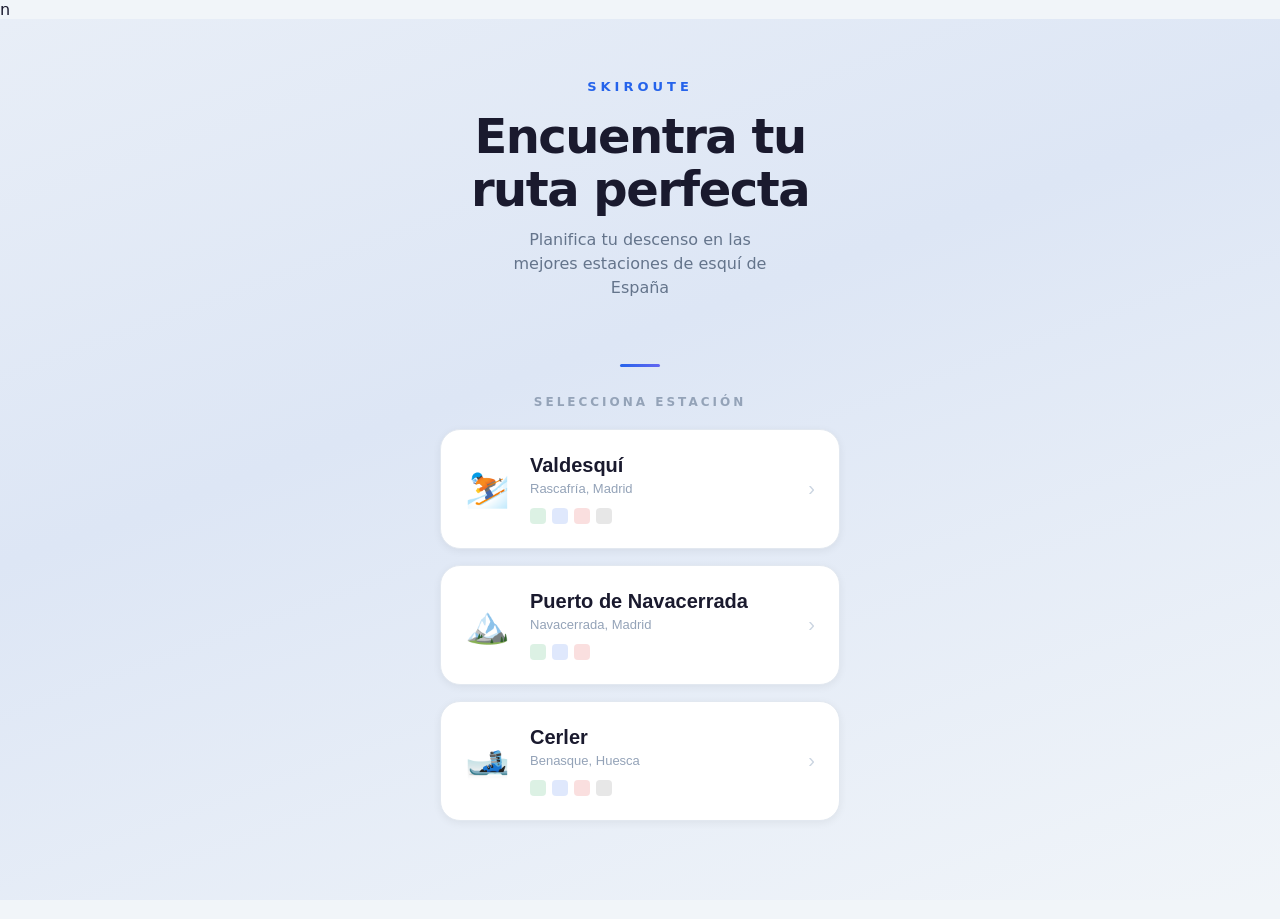
==== frontend/index.html @ f0513561 "Reemplazar alerts por modal de error en el cálculo de ruta" ====
n<!doctype html>
<html lang="es">
  <head>
    <meta charset="utf-8" />
    <meta name="viewport" content="width=device-width, initial-scale=1.0" />
    <title>SkiRoute</title>
    <link rel="stylesheet" href="css/style.css" />
  </head>

  <body>
    <div class="landing">
      <div class="landing-hero">
        <div class="landing-logo">SkiRoute</div>
        <h1 class="landing-title">Encuentra tu<br />ruta perfecta</h1>
        <p class="landing-subtitle">
          Planifica tu descenso en las mejores estaciones de esquí de España
        </p>
      </div>

      <div class="landing-divider"></div>

      <p class="landing-section-title">Selecciona estación</p>

      <div class="estaciones">
        <button class="card-estacion" onclick="seleccionar('valdesqui')">
          <div class="card-icono">⛷️</div>
          <div class="card-info">
            <div class="card-nombre">Valdesquí</div>
            <div class="card-meta">Rascafría, Madrid</div>
            <div class="card-dificultades">
              <span class="badge badge-verde"></span>
              <span class="badge badge-azul"></span>
              <span class="badge badge-roja"></span>
              <span class="badge badge-negra"></span>
            </div>
          </div>
          <div class="card-arrow">›</div>
        </button>

        <button class="card-estacion" onclick="seleccionar('navacerrada')">
          <div class="card-icono">🏔️</div>
          <div class="card-info">
            <div class="card-nombre">Puerto de Navacerrada</div>
            <div class="card-meta">Navacerrada, Madrid</div>
            <div class="card-dificultades">
              <span class="badge badge-verde"></span>
              <span class="badge badge-azul"></span>
              <span class="badge badge-roja"></span>
            </div>
          </div>
          <div class="card-arrow">›</div>
        </button>

        <button class="card-estacion" onclick="seleccionar('cerler')">
          <div class="card-icono">🎿</div>
          <div class="card-info">
            <div class="card-nombre">Cerler</div>
            <div class="card-meta">Benasque, Huesca</div>
            <div class="card-dificultades">
              <span class="badge badge-verde"></span>
              <span class="badge badge-azul"></span>
              <span class="badge badge-roja"></span>
              <span class="badge badge-negra"></span>
            </div>
          </div>
          <div class="card-arrow">›</div>
        </button>
      </div>
    </div>

    <script src="js/selector_estacion.js"></script>
  </body>
</html>
---- frontend/css/style.css ----
/* ===========================
   RESET & BASE
   =========================== */
*, *::before, *::after {
  box-sizing: border-box;
  margin: 0;
  padding: 0;
}

html, body {
  height: 100%;
  font-family: -apple-system, BlinkMacSystemFont, 'Segoe UI', system-ui, sans-serif;
  background: #f1f5f9;
  color: #1a1a2e;
  overflow: hidden;
}

/* ===========================
   LANDING PAGE
   =========================== */
.landing {
  height: 100vh;
  display: flex;
  flex-direction: column;
  background: linear-gradient(160deg, #e8eef7 0%, #dde6f5 40%, #f1f5f9 100%);
  overflow-y: auto;
  overflow-x: hidden;
}

.landing-hero {
  display: flex;
  flex-direction: column;
  align-items: center;
  justify-content: center;
  padding: 60px 24px 32px;
  text-align: center;
}

.landing-logo {
  font-size: 13px;
  font-weight: 700;
  letter-spacing: 4px;
  text-transform: uppercase;
  color: #2563eb;
  margin-bottom: 16px;
}

.landing-title {
  font-size: 48px;
  font-weight: 800;
  letter-spacing: -1.5px;
  line-height: 1.1;
  color: #1a1a2e;
  margin-bottom: 12px;
}

.landing-subtitle {
  font-size: 16px;
  color: #64748b;
  max-width: 280px;
  line-height: 1.5;
}

.landing-divider {
  width: 40px;
  height: 3px;
  background: linear-gradient(90deg, #2563eb, #6366f1);
  border-radius: 2px;
  margin: 32px auto 28px;
}

.landing-section-title {
  font-size: 12px;
  font-weight: 700;
  letter-spacing: 3px;
  text-transform: uppercase;
  color: #94a3b8;
  text-align: center;
  margin-bottom: 20px;
}

/* Station cards */
.estaciones {
  display: flex;
  flex-direction: column;
  gap: 16px;
  padding: 0 20px 48px;
  max-width: 440px;
  width: 100%;
  margin: 0 auto;
}

.card-estacion {
  background: #ffffff;
  border: 1px solid #e2e8f0;
  border-radius: 20px;
  padding: 24px;
  cursor: pointer;
  transition: all 0.2s ease;
  text-align: left;
  display: flex;
  align-items: center;
  gap: 20px;
  width: 100%;
  box-shadow: 0 2px 8px rgba(0,0,0,0.06);
}

.card-estacion:hover,
.card-estacion:focus {
  background: #f8faff;
  border-color: #93c5fd;
  transform: translateY(-2px);
  box-shadow: 0 8px 24px rgba(37, 99, 235, 0.1);
  outline: none;
}

.card-estacion:active {
  transform: translateY(0);
}

.card-icono {
  font-size: 36px;
  line-height: 1;
  flex-shrink: 0;
}

.card-info {
  flex: 1;
}

.card-nombre {
  font-size: 20px;
  font-weight: 700;
  color: #1a1a2e;
  margin-bottom: 4px;
}

.card-meta {
  font-size: 13px;
  color: #94a3b8;
  margin-bottom: 12px;
}

.card-dificultades {
  display: flex;
  gap: 6px;
}

.badge {
  width: 16px;
  height: 16px;
  border-radius: 4px;
  display: inline-block;
}

.badge-verde  { background: #16a34a; }
.badge-azul   { background: #2563eb; }
.badge-roja   { background: #dc2626; }
.badge-negra  { background: #111111; }

.card-arrow {
  font-size: 20px;
  color: #cbd5e1;
  flex-shrink: 0;
}

/* ===========================
   MAP PAGE
   =========================== */
#map {
  position: absolute;
  inset: 0;
  width: 100%;
  height: 100%;
  z-index: 0;
}

/* Top bar */
.top-bar {
  position: absolute;
  top: 16px;
  left: 16px;
  right: 16px;
  display: flex;
  align-items: center;
  gap: 12px;
  z-index: 1000;
  pointer-events: none;
}

.btn-back {
  background: rgba(255, 255, 255, 0.9);
  backdrop-filter: blur(12px);
  -webkit-backdrop-filter: blur(12px);
  border: 1px solid #e2e8f0;
  border-radius: 50%;
  width: 40px;
  height: 40px;
  display: flex;
  align-items: center;
  justify-content: center;
  cursor: pointer;
  color: #1a1a2e;
  font-size: 18px;
  pointer-events: all;
  transition: background 0.2s;
  flex-shrink: 0;
  box-shadow: 0 2px 8px rgba(0,0,0,0.1);
}

.btn-back:hover {
  background: #f0f6ff;
}

.top-bar-card {
  background: rgba(255, 255, 255, 0.9);
  backdrop-filter: blur(12px);
  -webkit-backdrop-filter: blur(12px);
  border: 1px solid #e2e8f0;
  border-radius: 12px;
  padding: 8px 16px;
  pointer-events: all;
  box-shadow: 0 2px 8px rgba(0,0,0,0.1);
}

.top-bar-card .estacion-nombre {
  font-size: 15px;
  font-weight: 700;
  color: #1a1a2e;
}

/* Bottom panel */
.bottom-panel {
  position: absolute;
  bottom: 0;
  left: 0;
  right: 0;
  background: rgba(255, 255, 255, 0.95);
  backdrop-filter: blur(20px);
  -webkit-backdrop-filter: blur(20px);
  border-top: 1px solid #e2e8f0;
  border-radius: 24px 24px 0 0;
  padding: 12px 20px 32px;
  z-index: 1000;
  box-shadow: 0 -4px 24px rgba(0,0,0,0.08);
}

.panel-handle {
  width: 36px;
  height: 4px;
  background: #e2e8f0;
  border-radius: 2px;
  margin: 0 auto 20px;
}

.panel-actions {
  display: flex;
  flex-direction: column;
  gap: 10px;
  margin-bottom: 20px;
}

/* ── Fila origen / destino ── */
.punto-row {
  position: relative;
  display: flex;
  align-items: center;
  gap: 10px;
  background: #f8faff;
  border: 1.5px solid #e2e8f0;
  border-radius: 14px;
  padding: 10px 12px;
  transition: border-color 0.2s, box-shadow 0.2s;
}

.punto-row.activo {
  border-color: #2563eb;
  box-shadow: 0 0 0 3px rgba(37, 99, 235, 0.1);
}

.punto-dot {
  font-size: 14px;
  flex-shrink: 0;
  line-height: 1;
}

.dot-origen { color: #22c55e; }
.dot-destino { color: #ef4444; }

.punto-input {
  flex: 1;
  border: none;
  background: transparent;
  font-size: 14px;
  font-weight: 500;
  color: #1a1a2e;
  outline: none;
}

.punto-input::placeholder {
  color: #94a3b8;
  font-weight: 400;
}

.btn-clear {
  background: none;
  border: none;
  color: #94a3b8;
  font-size: 18px;
  line-height: 1;
  cursor: pointer;
  padding: 0 2px;
  flex-shrink: 0;
  transition: color 0.15s;
}

.btn-clear:hover { color: #475569; }

/* ── Dropdown autocomplete ── */
.autocomplete-dropdown {
  display: none;
  position: absolute;
  bottom: calc(100% + 6px);
  left: 0;
  right: 0;
  background: #ffffff;
  border: 1px solid #e2e8f0;
  border-radius: 14px;
  box-shadow: 0 -4px 24px rgba(0, 0, 0, 0.1);
  overflow: hidden;
  z-index: 2000;
}

.drop-item {
  display: flex;
  align-items: center;
  gap: 10px;
  padding: 10px 14px;
  cursor: pointer;
  transition: background 0.15s;
}

.drop-item:hover { background: #f1f5f9; }

.drop-icono {
  font-size: 13px;
  color: #94a3b8;
  flex-shrink: 0;
}

.drop-nombre {
  flex: 1;
  font-size: 14px;
  font-weight: 500;
  color: #1a1a2e;
}

.drop-badge {
  font-size: 11px;
  font-weight: 600;
  padding: 2px 8px;
  border-radius: 20px;
  flex-shrink: 0;
}

.badge-verde   { background: rgba(22, 163, 74,  0.15); color: #16a34a; }
.badge-azul    { background: rgba(37, 99,  235, 0.15); color: #2563eb; }
.badge-roja    { background: rgba(220, 38, 38,  0.15); color: #dc2626; }
.badge-negra   { background: rgba(17,  17, 17,  0.1);  color: #374151; }
.badge-remonte { background: rgba(156,163,175,  0.2);  color: #6b7280; }

/* ── Selector de dificultad máxima ── */
.dificultad-selector {
  margin-bottom: 14px;
}

.dificultad-label {
  display: block;
  font-size: 11px;
  font-weight: 700;
  letter-spacing: 0.05em;
  text-transform: uppercase;
  color: #94a3b8;
  margin-bottom: 8px;
}

.dificultad-botones {
  display: flex;
  gap: 6px;
}

.btn-dif {
  flex: 1;
  padding: 7px 4px;
  border-radius: 10px;
  border: 1.5px solid #e2e8f0;
  background: #f8faff;
  font-size: 12px;
  font-weight: 600;
  color: #64748b;
  cursor: pointer;
  transition: all 0.15s;
}

.btn-dif.activo {
  border-color: #2563eb;
  background: #eff6ff;
  color: #2563eb;
}

.btn-dif-verde.activo { border-color: #16a34a; background: rgba(22,163,74,0.1);  color: #16a34a; }
.btn-dif-azul.activo  { border-color: #2563eb; background: rgba(37,99,235,0.1);  color: #2563eb; }
.btn-dif-roja.activo  { border-color: #dc2626; background: rgba(220,38,38,0.1);  color: #dc2626; }
.btn-dif-negra.activo { border-color: #374151; background: rgba(17,17,17,0.08);  color: #374151; }

/* ── Botón calcular ruta ── */
.btn-calcular {
  display: none;
  width: 100%;
  padding: 15px;
  margin-bottom: 16px;
  background: #2563eb;
  color: #ffffff;
  border: none;
  border-radius: 14px;
  font-size: 15px;
  font-weight: 700;
  cursor: pointer;
  transition: background 0.2s, transform 0.1s;
}

.btn-calcular:hover     { background: #1d4ed8; }
.btn-calcular:active    { transform: scale(0.98); }
.btn-calcular:disabled  { background: #93c5fd; cursor: not-allowed; transform: none; }

/* ── Itinerario de ruta ── */
.itinerario {
  background: #fffbeb;
  border: 1px solid #fcd34d;
  border-radius: 14px;
  padding: 12px 14px;
  margin-bottom: 14px;
  max-height: 180px;
  overflow-y: auto;
}

.itinerario-header {
  display: flex;
  justify-content: space-between;
  align-items: center;
  margin-bottom: 10px;
}

.itinerario-titulo {
  font-size: 13px;
  font-weight: 700;
  color: #92400e;
}

.itinerario-distancia {
  font-size: 12px;
  font-weight: 600;
  color: #b45309;
}

.itinerario-lista {
  display: flex;
  flex-direction: column;
  gap: 6px;
}

.itinerario-paso {
  display: flex;
  align-items: center;
  gap: 8px;
  font-size: 13px;
}

.paso-num {
  width: 20px;
  height: 20px;
  border-radius: 50%;
  background: #f59e0b;
  color: #fff;
  font-size: 11px;
  font-weight: 700;
  display: flex;
  align-items: center;
  justify-content: center;
  flex-shrink: 0;
}

.paso-icono {
  font-size: 11px;
  font-weight: 700;
  flex-shrink: 0;
}

.icono-sube { color: #2563eb; }
.icono-baja { color: #16a34a; }

.paso-nombre {
  flex: 1;
  font-weight: 500;
  color: #1a1a2e;
}

/* Legend */
.leyenda {
  display: flex;
  gap: 16px;
  flex-wrap: wrap;
}

.leyenda-item {
  display: flex;
  align-items: center;
  gap: 6px;
  font-size: 12px;
  color: #64748b;
}

.leyenda-linea {
  width: 24px;
  height: 4px;
  border-radius: 2px;
}

.leyenda-remonte {
  width: 24px;
  height: 3px;
  border-radius: 2px;
  background: #9ca3af;
}

/* ── Marcadores A / B en el mapa ── */
.marcador-seleccion {
  width: 26px;
  height: 26px;
  border-radius: 50%;
  display: flex;
  align-items: center;
  justify-content: center;
  font-size: 12px;
  font-weight: 800;
  color: #ffffff;
  box-shadow: 0 2px 6px rgba(0,0,0,0.3);
  border: 2px solid #ffffff;
}

.marcador-origen  { background: #2563eb; }
.marcador-destino { background: #7c3aed; }

/* ── Aviso cierre remontes ── */
.aviso-overlay {
  position: fixed;
  inset: 0;
  background: rgba(0, 0, 0, 0.45);
  z-index: 3000;
  display: flex;
  align-items: center;
  justify-content: center;
  padding: 24px;
}

.aviso-modal {
  background: #ffffff;
  border-radius: 20px;
  padding: 32px 28px 24px;
  max-width: 320px;
  width: 100%;
  text-align: center;
  box-shadow: 0 8px 40px rgba(0, 0, 0, 0.2);
}

.aviso-icono {
  font-size: 40px;
  margin-bottom: 16px;
}

.aviso-texto {
  font-size: 15px;
  font-weight: 500;
  color: #1a1a2e;
  line-height: 1.6;
  margin-bottom: 24px;
}

.aviso-btn {
  width: 100%;
  padding: 13px;
  background: #f59e0b;
  color: #ffffff;
  border: none;
  border-radius: 12px;
  font-size: 15px;
  font-weight: 700;
  cursor: pointer;
  transition: background 0.2s;
}

.aviso-btn:hover { background: #d97706; }

.aviso-btn-error             { background: #dc2626; }
.aviso-btn-error:hover       { background: #b91c1c; }

/* ===========================
   LEAFLET OVERRIDES
   =========================== */
.leaflet-control-attribution {
  background: rgba(255,255,255,0.8) !important;
  color: #94a3b8 !important;
  font-size: 10px !important;
}

.leaflet-control-attribution a {
  color: #2563eb !important;
}

.leaflet-control-zoom a {
  background: rgba(255,255,255,0.9) !important;
  color: #1a1a2e !important;
  border-color: #e2e8f0 !important;
}

.leaflet-control-zoom a:hover {
  background: #f0f6ff !important;
}
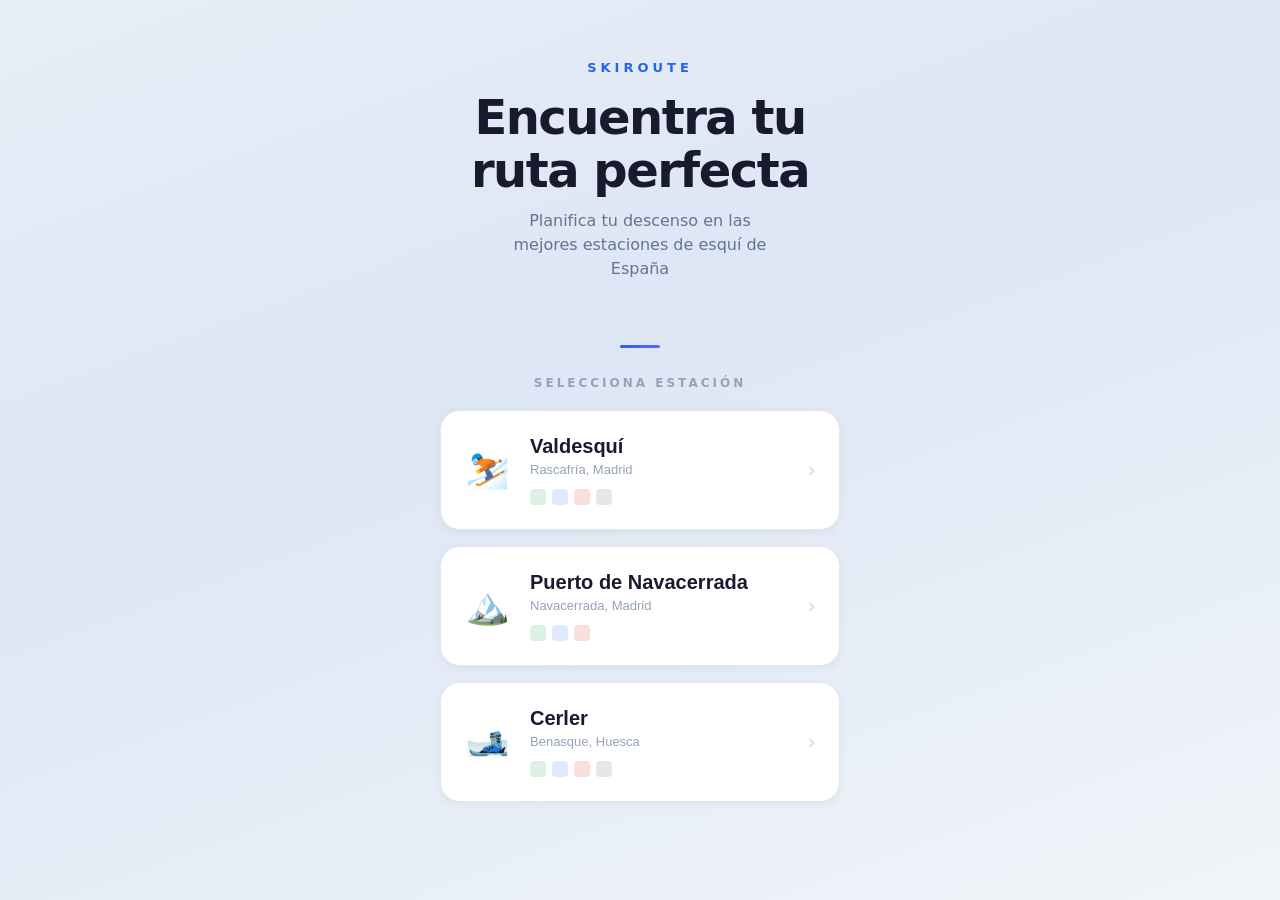
==== commit 36344627: "Actualización datos Cerler" ====
--- a/frontend/index.html
+++ b/frontend/index.html
@@ -1,4 +1,4 @@
-n<!doctype html>
+<!doctype html>
 <html lang="es">
   <head>
     <meta charset="utf-8" />
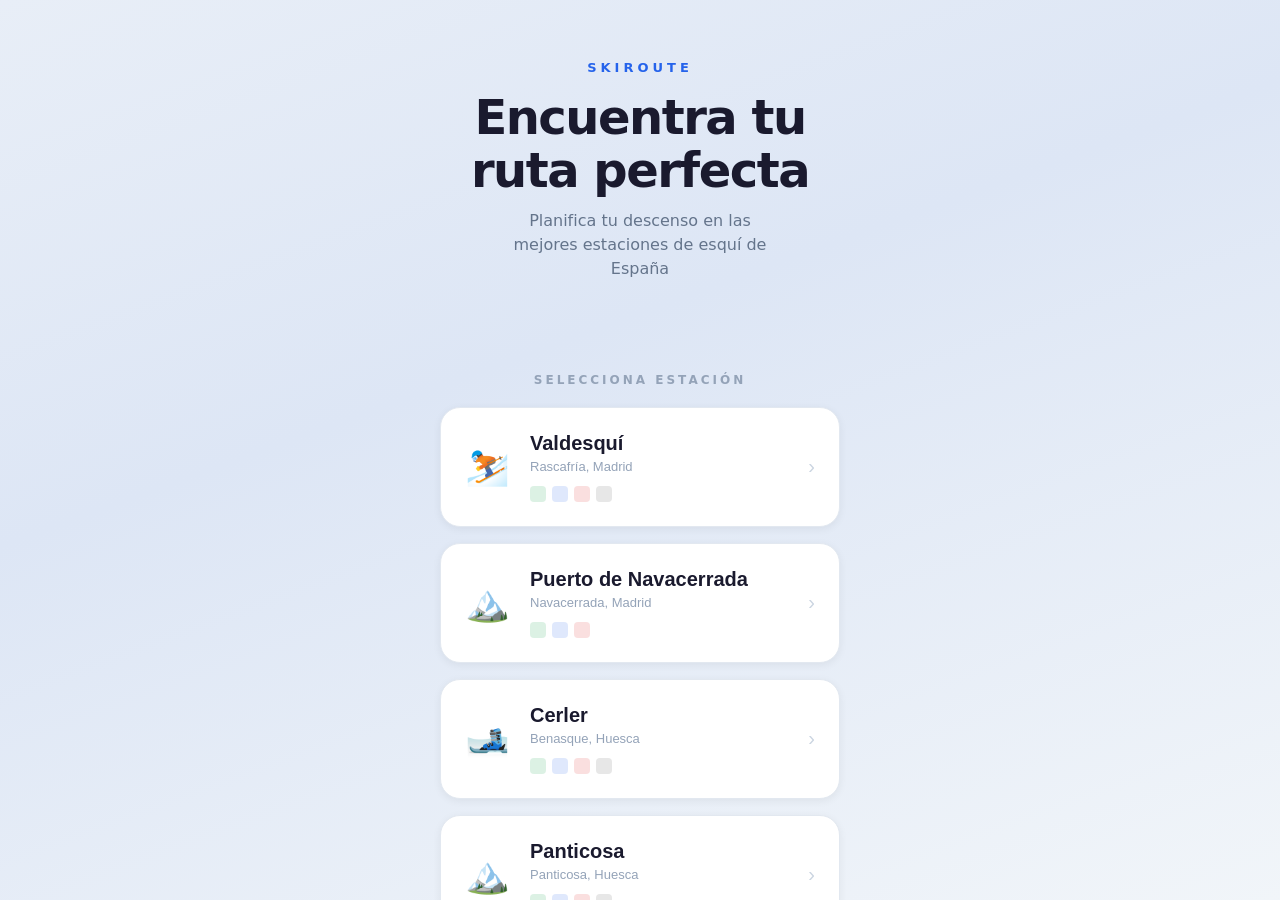
==== commit 400477b4: "feat: añadir estación Panticosa" ====
--- a/frontend/index.html
+++ b/frontend/index.html
@@ -65,6 +65,21 @@
           </div>
           <div class="card-arrow">›</div>
         </button>
+
+        <button class="card-estacion" onclick="seleccionar('panticosa')">
+          <div class="card-icono">🏔️</div>
+          <div class="card-info">
+            <div class="card-nombre">Panticosa</div>
+            <div class="card-meta">Panticosa, Huesca</div>
+            <div class="card-dificultades">
+              <span class="badge badge-verde"></span>
+              <span class="badge badge-azul"></span>
+              <span class="badge badge-roja"></span>
+              <span class="badge badge-negra"></span>
+            </div>
+          </div>
+          <div class="card-arrow">›</div>
+        </button>
       </div>
     </div>
 
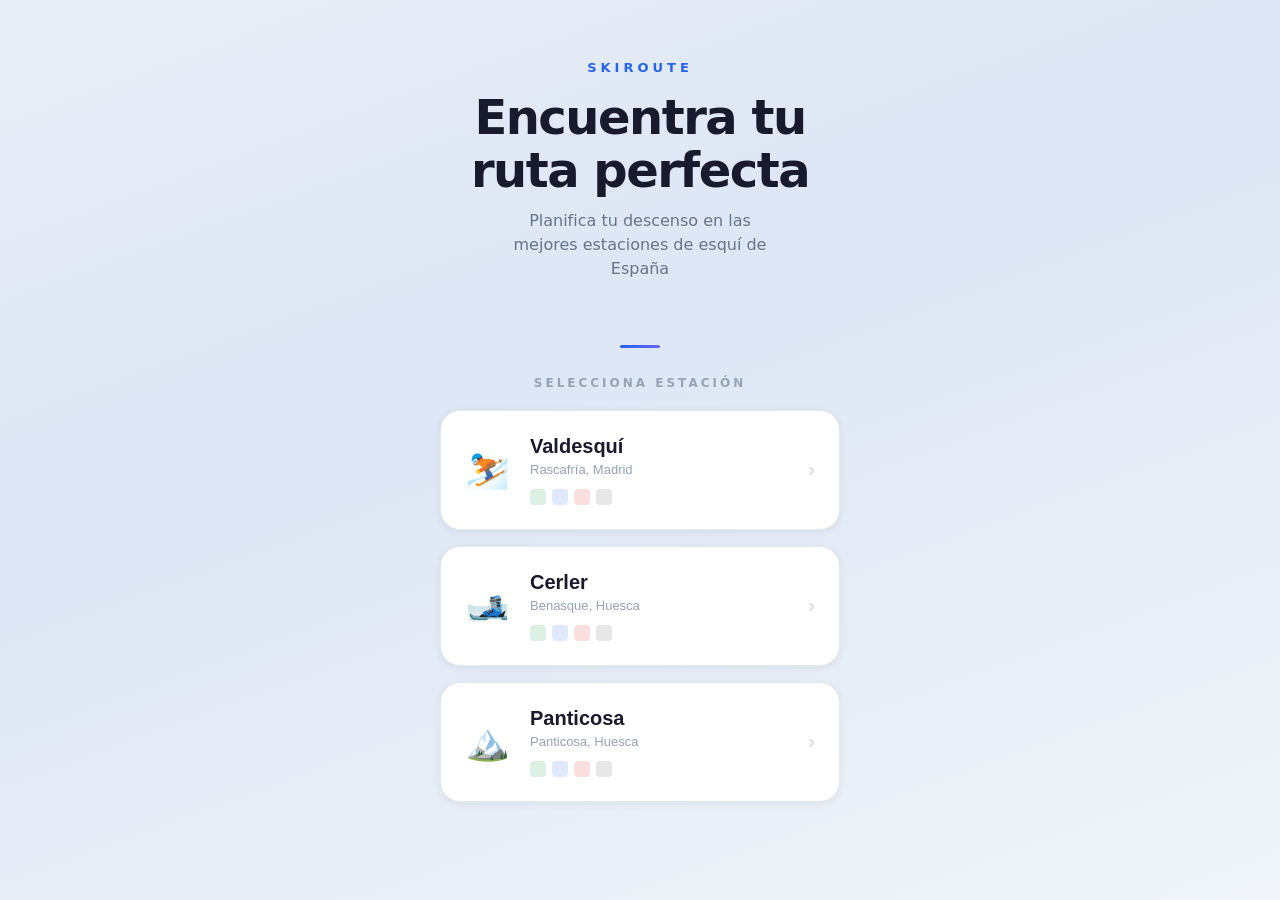
==== commit 2769b933: "feat: eliminar estación Puerto de Navacerrada" ====
--- a/frontend/index.html
+++ b/frontend/index.html
@@ -37,21 +37,7 @@
           <div class="card-arrow">›</div>
         </button>
 
-        <button class="card-estacion" onclick="seleccionar('navacerrada')">
-          <div class="card-icono">🏔️</div>
-          <div class="card-info">
-            <div class="card-nombre">Puerto de Navacerrada</div>
-            <div class="card-meta">Navacerrada, Madrid</div>
-            <div class="card-dificultades">
-              <span class="badge badge-verde"></span>
-              <span class="badge badge-azul"></span>
-              <span class="badge badge-roja"></span>
-            </div>
-          </div>
-          <div class="card-arrow">›</div>
-        </button>
-
-        <button class="card-estacion" onclick="seleccionar('cerler')">
+<button class="card-estacion" onclick="seleccionar('cerler')">
           <div class="card-icono">🎿</div>
           <div class="card-info">
             <div class="card-nombre">Cerler</div>
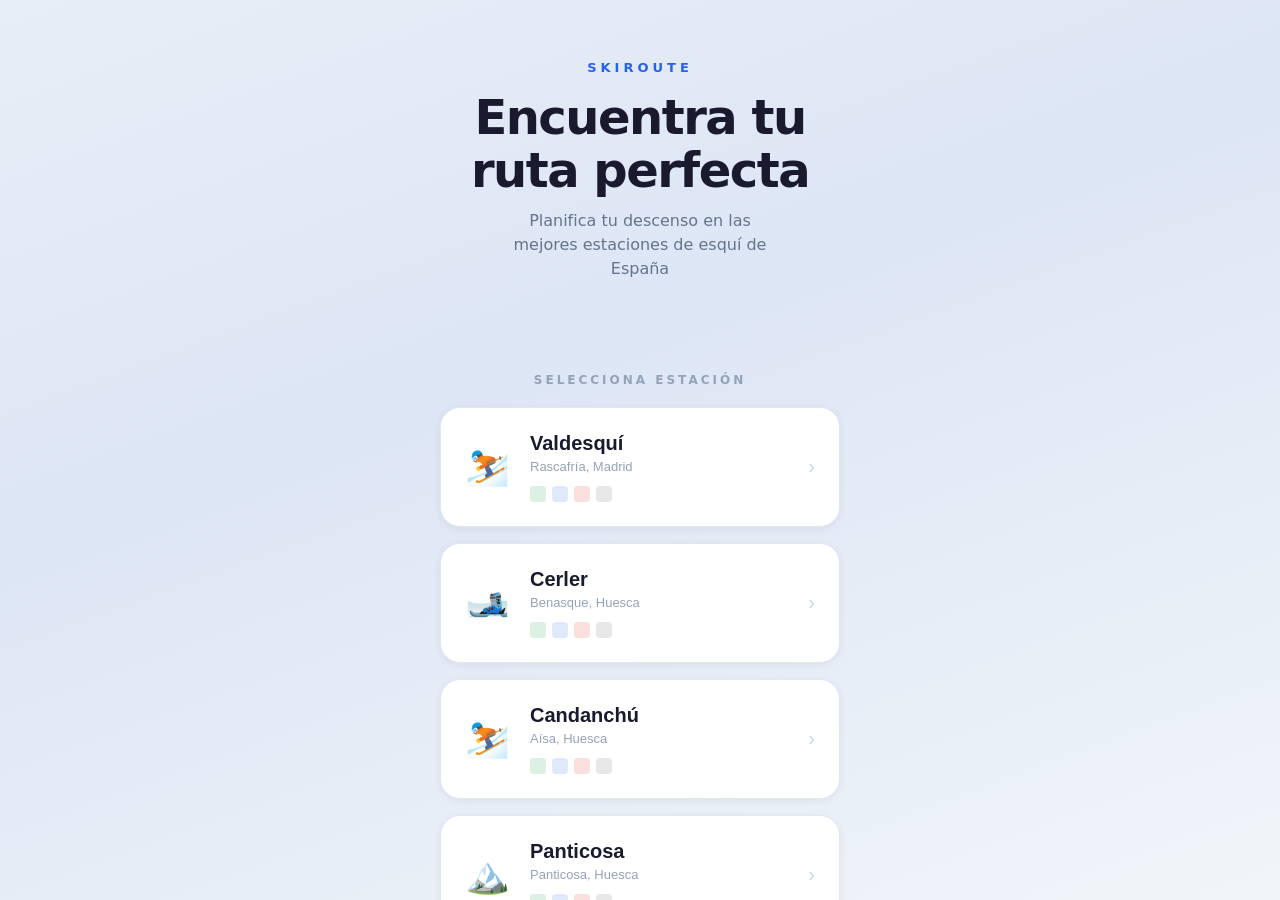
==== commit e9842715: "Añadir al mapa la estación Candanchú" ====
--- a/frontend/index.html
+++ b/frontend/index.html
@@ -52,6 +52,21 @@
           <div class="card-arrow">›</div>
         </button>
 
+        <button class="card-estacion" onclick="seleccionar('candanchu')">
+          <div class="card-icono">⛷️</div>
+          <div class="card-info">
+            <div class="card-nombre">Candanchú</div>
+            <div class="card-meta">Aísa, Huesca</div>
+            <div class="card-dificultades">
+              <span class="badge badge-verde"></span>
+              <span class="badge badge-azul"></span>
+              <span class="badge badge-roja"></span>
+              <span class="badge badge-negra"></span>
+            </div>
+          </div>
+          <div class="card-arrow">›</div>
+        </button>
+
         <button class="card-estacion" onclick="seleccionar('panticosa')">
           <div class="card-icono">🏔️</div>
           <div class="card-info">
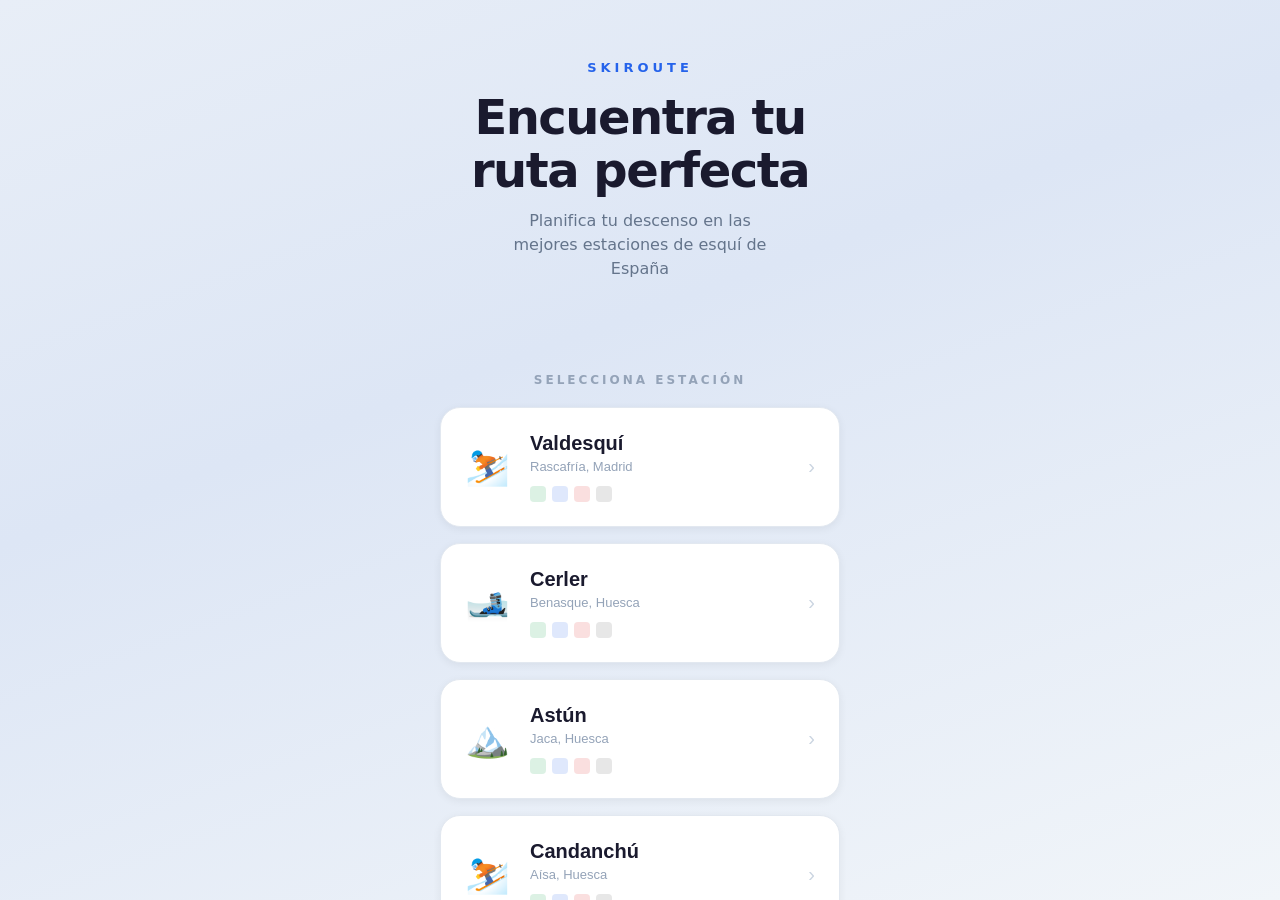
==== commit 4fcabb1e: "Añadir estación Astún" ====
--- a/frontend/index.html
+++ b/frontend/index.html
@@ -52,6 +52,21 @@
           <div class="card-arrow">›</div>
         </button>
 
+        <button class="card-estacion" onclick="seleccionar('astun')">
+          <div class="card-icono">🏔️</div>
+          <div class="card-info">
+            <div class="card-nombre">Astún</div>
+            <div class="card-meta">Jaca, Huesca</div>
+            <div class="card-dificultades">
+              <span class="badge badge-verde"></span>
+              <span class="badge badge-azul"></span>
+              <span class="badge badge-roja"></span>
+              <span class="badge badge-negra"></span>
+            </div>
+          </div>
+          <div class="card-arrow">›</div>
+        </button>
+
         <button class="card-estacion" onclick="seleccionar('candanchu')">
           <div class="card-icono">⛷️</div>
           <div class="card-info">
--- a/frontend/css/style.css
+++ b/frontend/css/style.css
@@ -153,10 +153,11 @@
   display: inline-block;
 }
 
-.badge-verde  { background: #16a34a; }
-.badge-azul   { background: #2563eb; }
-.badge-roja   { background: #dc2626; }
-.badge-negra  { background: #111111; }
+.badge-verde    { background: #16a34a; }
+.badge-azul     { background: #2563eb; }
+.badge-roja     { background: #dc2626; }
+.badge-negra    { background: #111111; }
+.badge-freeride { background: #92400e; }
 
 .card-arrow {
   font-size: 20px;
@@ -367,7 +368,8 @@
 .badge-azul    { background: rgba(37, 99,  235, 0.15); color: #2563eb; }
 .badge-roja    { background: rgba(220, 38, 38,  0.15); color: #dc2626; }
 .badge-negra   { background: rgba(17,  17, 17,  0.1);  color: #374151; }
-.badge-remonte { background: rgba(156,163,175,  0.2);  color: #6b7280; }
+.badge-freeride { background: rgba(146, 64, 14, 0.15); color: #92400e; }
+.badge-remonte  { background: rgba(156,163,175,  0.2); color: #6b7280; }
 
 /* ── Selector de dificultad máxima ── */
 .dificultad-selector {
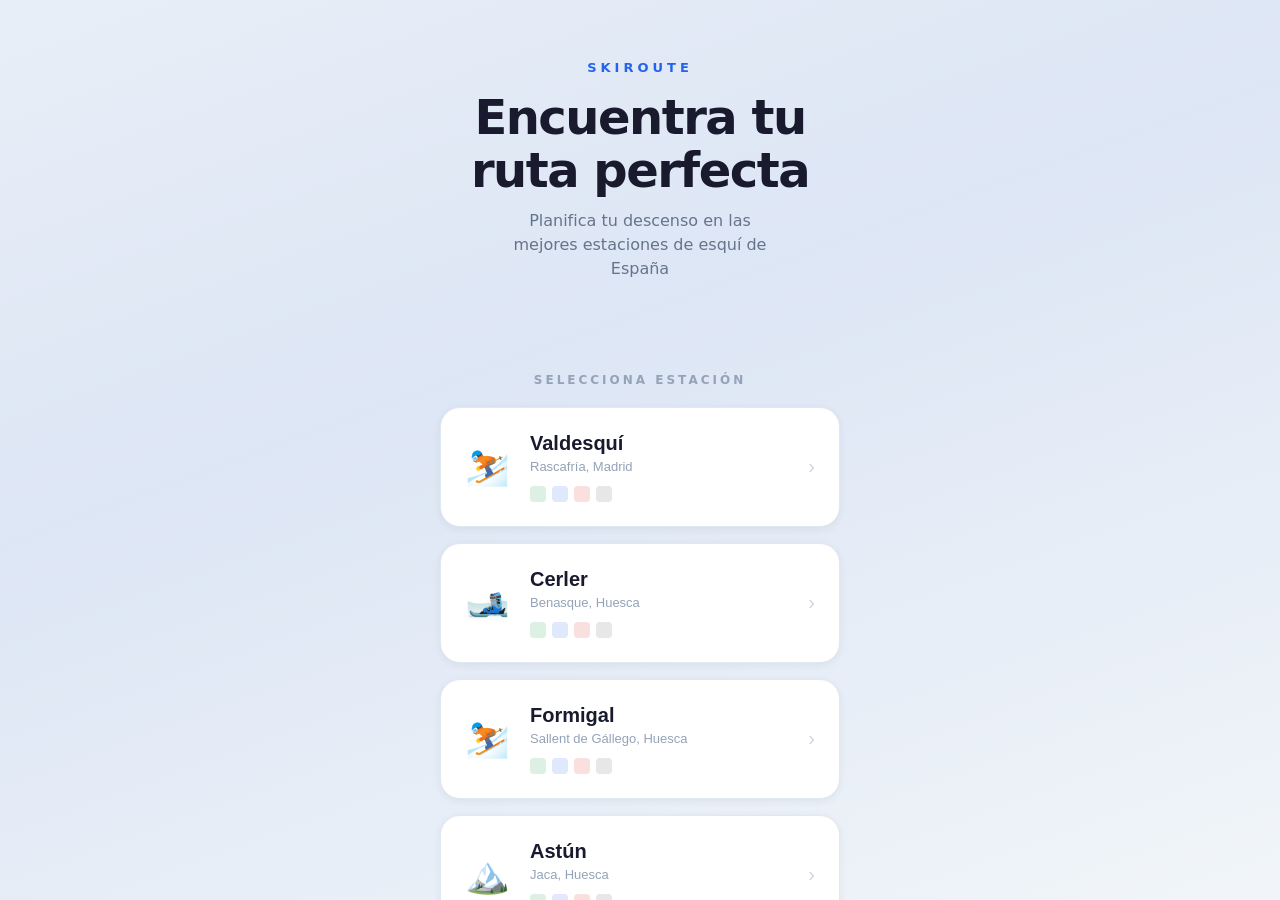
==== commit d1036848: "Añadida al mapa la estación Formigal" ====
--- a/frontend/index.html
+++ b/frontend/index.html
@@ -42,6 +42,21 @@
           <div class="card-info">
             <div class="card-nombre">Cerler</div>
             <div class="card-meta">Benasque, Huesca</div>
+            <div class="card-dificultades">
+              <span class="badge badge-verde"></span>
+              <span class="badge badge-azul"></span>
+              <span class="badge badge-roja"></span>
+              <span class="badge badge-negra"></span>
+            </div>
+          </div>
+          <div class="card-arrow">›</div>
+        </button>
+
+        <button class="card-estacion" onclick="seleccionar('formigal')">
+          <div class="card-icono">⛷️</div>
+          <div class="card-info">
+            <div class="card-nombre">Formigal</div>
+            <div class="card-meta">Sallent de Gállego, Huesca</div>
             <div class="card-dificultades">
               <span class="badge badge-verde"></span>
               <span class="badge badge-azul"></span>
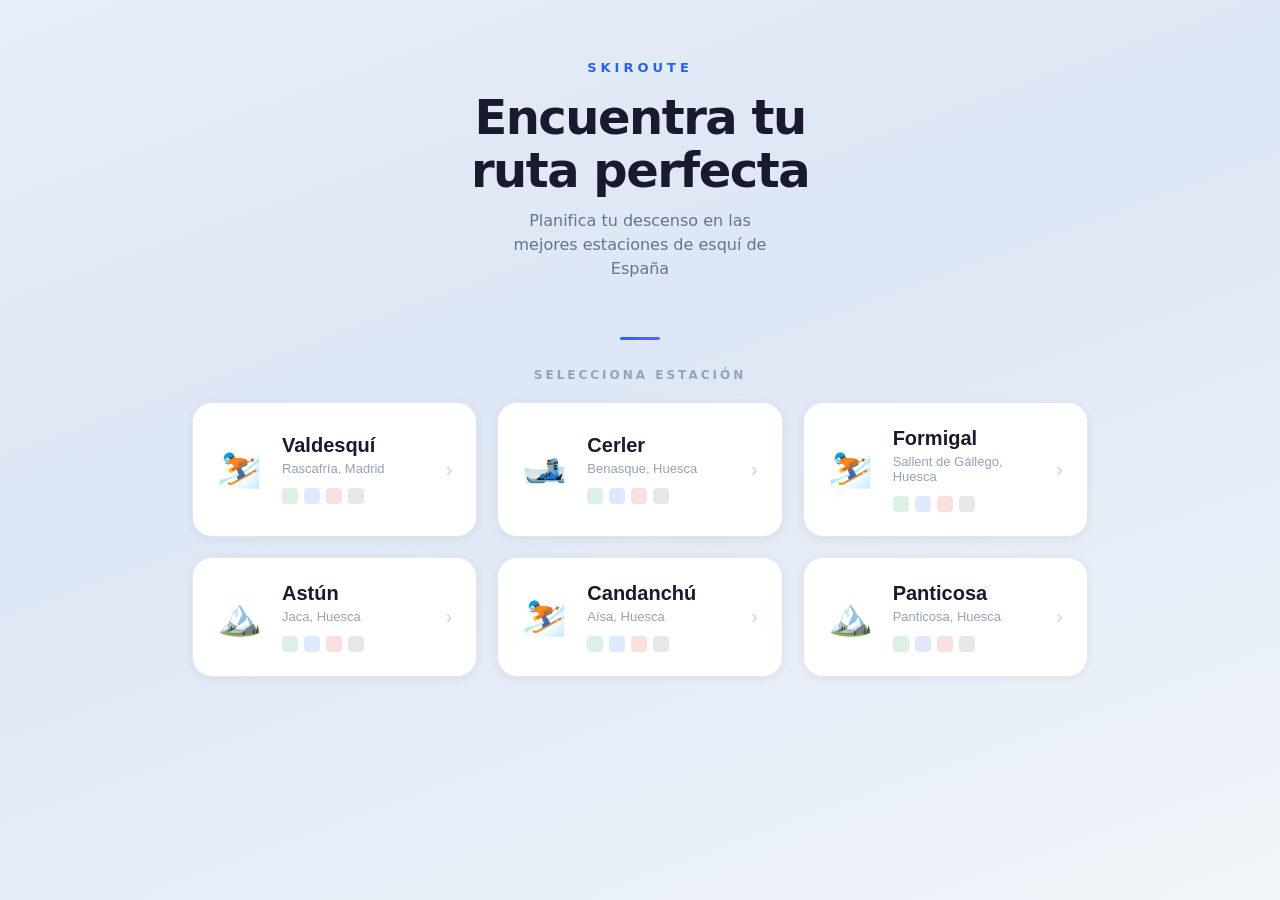
==== commit 73c6f6ad: "Ultimos cambios" ====
--- a/frontend/index.html
+++ b/frontend/index.html
@@ -4,6 +4,7 @@
     <meta charset="utf-8" />
     <meta name="viewport" content="width=device-width, initial-scale=1.0" />
     <title>SkiRoute</title>
+    <link rel="icon" href="data:image/svg+xml,<svg xmlns=%22http://www.w3.org/2000/svg%22 viewBox=%220 0 100 100%22><text y=%22.9em%22 font-size=%2290%22>⛷️</text></svg>">
     <link rel="stylesheet" href="css/style.css" />
   </head>
 
--- a/frontend/css/style.css
+++ b/frontend/css/style.css
@@ -1,23 +1,24 @@
-/* ===========================
-   RESET & BASE
-   =========================== */
-*, *::before, *::after {
+/* Reset general */
+*,
+*::before,
+*::after {
   box-sizing: border-box;
   margin: 0;
   padding: 0;
 }
 
-html, body {
+/* Base */
+html,
+body {
   height: 100%;
-  font-family: -apple-system, BlinkMacSystemFont, 'Segoe UI', system-ui, sans-serif;
+  font-family:
+    -apple-system, BlinkMacSystemFont, "Segoe UI", system-ui, sans-serif;
   background: #f1f5f9;
   color: #1a1a2e;
   overflow: hidden;
 }
 
-/* ===========================
-   LANDING PAGE
-   =========================== */
+/* Página de inicio */
 .landing {
   height: 100vh;
   display: flex;
@@ -79,7 +80,7 @@
   margin-bottom: 20px;
 }
 
-/* Station cards */
+/* Tarjetas de estaciones */
 .estaciones {
   display: flex;
   flex-direction: column;
@@ -88,6 +89,21 @@
   max-width: 440px;
   width: 100%;
   margin: 0 auto;
+}
+
+/* En pantallas grandes las tarjetas se muestran en rejilla de 3 columnas */
+@media (min-width: 768px) {
+  .estaciones {
+    display: grid;
+    grid-template-columns: repeat(3, 1fr);
+    max-width: 960px;
+    gap: 20px;
+    padding: 0 32px 48px;
+  }
+
+  .landing-hero {
+    padding: 60px 24px 24px;
+  }
 }
 
 .card-estacion {
@@ -102,7 +118,7 @@
   align-items: center;
   gap: 20px;
   width: 100%;
-  box-shadow: 0 2px 8px rgba(0,0,0,0.06);
+  box-shadow: 0 2px 8px rgba(0, 0, 0, 0.06);
 }
 
 .card-estacion:hover,
@@ -146,6 +162,7 @@
   gap: 6px;
 }
 
+/* Badges de dificultad en las tarjetas */
 .badge {
   width: 16px;
   height: 16px;
@@ -153,11 +170,21 @@
   display: inline-block;
 }
 
-.badge-verde    { background: #16a34a; }
-.badge-azul     { background: #2563eb; }
-.badge-roja     { background: #dc2626; }
-.badge-negra    { background: #111111; }
-.badge-freeride { background: #92400e; }
+.badge-verde {
+  background: #16a34a;
+}
+.badge-azul {
+  background: #2563eb;
+}
+.badge-roja {
+  background: #dc2626;
+}
+.badge-negra {
+  background: #111111;
+}
+.badge-freeride {
+  background: #92400e;
+}
 
 .card-arrow {
   font-size: 20px;
@@ -165,9 +192,7 @@
   flex-shrink: 0;
 }
 
-/* ===========================
-   MAP PAGE
-   =========================== */
+/* Mapa */
 #map {
   position: absolute;
   inset: 0;
@@ -176,7 +201,7 @@
   z-index: 0;
 }
 
-/* Top bar */
+/* Barra superior con el botón de volver y el nombre de la estación */
 .top-bar {
   position: absolute;
   top: 16px;
@@ -206,7 +231,7 @@
   pointer-events: all;
   transition: background 0.2s;
   flex-shrink: 0;
-  box-shadow: 0 2px 8px rgba(0,0,0,0.1);
+  box-shadow: 0 2px 8px rgba(0, 0, 0, 0.1);
 }
 
 .btn-back:hover {
@@ -221,7 +246,7 @@
   border-radius: 12px;
   padding: 8px 16px;
   pointer-events: all;
-  box-shadow: 0 2px 8px rgba(0,0,0,0.1);
+  box-shadow: 0 2px 8px rgba(0, 0, 0, 0.1);
 }
 
 .top-bar-card .estacion-nombre {
@@ -230,7 +255,7 @@
   color: #1a1a2e;
 }
 
-/* Bottom panel */
+/* Panel inferior con los controles de búsqueda de ruta */
 .bottom-panel {
   position: absolute;
   bottom: 0;
@@ -243,17 +268,51 @@
   border-radius: 24px 24px 0 0;
   padding: 12px 20px 32px;
   z-index: 1000;
-  box-shadow: 0 -4px 24px rgba(0,0,0,0.08);
+  box-shadow: 0 -4px 24px rgba(0, 0, 0, 0.08);
+  transition: transform 0.3s ease;
+}
+
+/* Estado colapsado: el panel se baja dejando solo el handle visible */
+.bottom-panel.colapsado {
+  transform: translateY(calc(100% - 28px));
 }
 
 .panel-handle {
   width: 36px;
-  height: 4px;
-  background: #e2e8f0;
-  border-radius: 2px;
-  margin: 0 auto 20px;
-}
-
+  height: 24px;
+  background: none;
+  margin: 0 auto 12px;
+  cursor: pointer;
+  display: flex;
+  align-items: center;
+  justify-content: center;
+  font-size: 20px;
+  color: #94a3b8;
+  transition: color 0.2s;
+  user-select: none;
+}
+
+.panel-handle:hover {
+  color: #475569;
+}
+
+/* Itinerario flotante que aparece en la esquina inferior izquierda cuando el panel está colapsado */
+.itinerario-flotante {
+  position: absolute;
+  bottom: 40px;
+  left: 16px;
+  width: 260px;
+  max-height: 220px;
+  overflow-y: auto;
+  background: #fffbeb;
+  border: 1px solid #fcd34d;
+  border-radius: 14px;
+  padding: 12px 14px;
+  z-index: 1100;
+  box-shadow: 0 4px 16px rgba(0, 0, 0, 0.12);
+}
+
+/* Campos de origen y destino */
 .panel-actions {
   display: flex;
   flex-direction: column;
@@ -261,7 +320,6 @@
   margin-bottom: 20px;
 }
 
-/* ── Fila origen / destino ── */
 .punto-row {
   position: relative;
   display: flex;
@@ -271,7 +329,9 @@
   border: 1.5px solid #e2e8f0;
   border-radius: 14px;
   padding: 10px 12px;
-  transition: border-color 0.2s, box-shadow 0.2s;
+  transition:
+    border-color 0.2s,
+    box-shadow 0.2s;
 }
 
 .punto-row.activo {
@@ -285,8 +345,12 @@
   line-height: 1;
 }
 
-.dot-origen { color: #22c55e; }
-.dot-destino { color: #ef4444; }
+.dot-origen {
+  color: #22c55e;
+}
+.dot-destino {
+  color: #ef4444;
+}
 
 .punto-input {
   flex: 1;
@@ -315,9 +379,11 @@
   transition: color 0.15s;
 }
 
-.btn-clear:hover { color: #475569; }
-
-/* ── Dropdown autocomplete ── */
+.btn-clear:hover {
+  color: #475569;
+}
+
+/* Desplegable de autocompletado */
 .autocomplete-dropdown {
   display: none;
   position: absolute;
@@ -341,7 +407,9 @@
   transition: background 0.15s;
 }
 
-.drop-item:hover { background: #f1f5f9; }
+.drop-item:hover {
+  background: #f1f5f9;
+}
 
 .drop-icono {
   font-size: 13px;
@@ -356,6 +424,7 @@
   color: #1a1a2e;
 }
 
+/* Badges de dificultad en el desplegable */
 .drop-badge {
   font-size: 11px;
   font-weight: 600;
@@ -364,14 +433,32 @@
   flex-shrink: 0;
 }
 
-.badge-verde   { background: rgba(22, 163, 74,  0.15); color: #16a34a; }
-.badge-azul    { background: rgba(37, 99,  235, 0.15); color: #2563eb; }
-.badge-roja    { background: rgba(220, 38, 38,  0.15); color: #dc2626; }
-.badge-negra   { background: rgba(17,  17, 17,  0.1);  color: #374151; }
-.badge-freeride { background: rgba(146, 64, 14, 0.15); color: #92400e; }
-.badge-remonte  { background: rgba(156,163,175,  0.2); color: #6b7280; }
-
-/* ── Selector de dificultad máxima ── */
+.badge-verde {
+  background: rgba(22, 163, 74, 0.15);
+  color: #16a34a;
+}
+.badge-azul {
+  background: rgba(37, 99, 235, 0.15);
+  color: #2563eb;
+}
+.badge-roja {
+  background: rgba(220, 38, 38, 0.15);
+  color: #dc2626;
+}
+.badge-negra {
+  background: rgba(17, 17, 17, 0.1);
+  color: #374151;
+}
+.badge-freeride {
+  background: rgba(146, 64, 14, 0.15);
+  color: #92400e;
+}
+.badge-remonte {
+  background: rgba(156, 163, 175, 0.2);
+  color: #6b7280;
+}
+
+/* Selector de dificultad máxima */
 .dificultad-selector {
   margin-bottom: 14px;
 }
@@ -410,12 +497,28 @@
   color: #2563eb;
 }
 
-.btn-dif-verde.activo { border-color: #16a34a; background: rgba(22,163,74,0.1);  color: #16a34a; }
-.btn-dif-azul.activo  { border-color: #2563eb; background: rgba(37,99,235,0.1);  color: #2563eb; }
-.btn-dif-roja.activo  { border-color: #dc2626; background: rgba(220,38,38,0.1);  color: #dc2626; }
-.btn-dif-negra.activo { border-color: #374151; background: rgba(17,17,17,0.08);  color: #374151; }
-
-/* ── Botón calcular ruta ── */
+.btn-dif-verde.activo {
+  border-color: #16a34a;
+  background: rgba(22, 163, 74, 0.1);
+  color: #16a34a;
+}
+.btn-dif-azul.activo {
+  border-color: #2563eb;
+  background: rgba(37, 99, 235, 0.1);
+  color: #2563eb;
+}
+.btn-dif-roja.activo {
+  border-color: #dc2626;
+  background: rgba(220, 38, 38, 0.1);
+  color: #dc2626;
+}
+.btn-dif-negra.activo {
+  border-color: #374151;
+  background: rgba(17, 17, 17, 0.08);
+  color: #374151;
+}
+
+/* Botón calcular ruta */
 .btn-calcular {
   display: none;
   width: 100%;
@@ -428,14 +531,24 @@
   font-size: 15px;
   font-weight: 700;
   cursor: pointer;
-  transition: background 0.2s, transform 0.1s;
-}
-
-.btn-calcular:hover     { background: #1d4ed8; }
-.btn-calcular:active    { transform: scale(0.98); }
-.btn-calcular:disabled  { background: #93c5fd; cursor: not-allowed; transform: none; }
-
-/* ── Itinerario de ruta ── */
+  transition:
+    background 0.2s,
+    transform 0.1s;
+}
+
+.btn-calcular:hover {
+  background: #1d4ed8;
+}
+.btn-calcular:active {
+  transform: scale(0.98);
+}
+.btn-calcular:disabled {
+  background: #93c5fd;
+  cursor: not-allowed;
+  transform: none;
+}
+
+/* Itinerario de la ruta calculada */
 .itinerario {
   background: #fffbeb;
   border: 1px solid #fcd34d;
@@ -498,8 +611,12 @@
   flex-shrink: 0;
 }
 
-.icono-sube { color: #2563eb; }
-.icono-baja { color: #16a34a; }
+.icono-sube {
+  color: #2563eb;
+}
+.icono-baja {
+  color: #16a34a;
+}
 
 .paso-nombre {
   flex: 1;
@@ -507,7 +624,7 @@
   color: #1a1a2e;
 }
 
-/* Legend */
+/* Leyenda de colores */
 .leyenda {
   display: flex;
   gap: 16px;
@@ -535,7 +652,7 @@
   background: #9ca3af;
 }
 
-/* ── Marcadores A / B en el mapa ── */
+/* Marcadores de origen y destino sobre el mapa */
 .marcador-seleccion {
   width: 26px;
   height: 26px;
@@ -546,14 +663,18 @@
   font-size: 12px;
   font-weight: 800;
   color: #ffffff;
-  box-shadow: 0 2px 6px rgba(0,0,0,0.3);
+  box-shadow: 0 2px 6px rgba(0, 0, 0, 0.3);
   border: 2px solid #ffffff;
 }
 
-.marcador-origen  { background: #2563eb; }
-.marcador-destino { background: #7c3aed; }
-
-/* ── Aviso cierre remontes ── */
+.marcador-origen {
+  background: #2563eb;
+}
+.marcador-destino {
+  background: #7c3aed;
+}
+
+/* Modales de aviso y error */
 .aviso-overlay {
   position: fixed;
   inset: 0;
@@ -601,16 +722,20 @@
   transition: background 0.2s;
 }
 
-.aviso-btn:hover { background: #d97706; }
-
-.aviso-btn-error             { background: #dc2626; }
-.aviso-btn-error:hover       { background: #b91c1c; }
-
-/* ===========================
-   LEAFLET OVERRIDES
-   =========================== */
+.aviso-btn:hover {
+  background: #d97706;
+}
+
+.aviso-btn-error {
+  background: #dc2626;
+}
+.aviso-btn-error:hover {
+  background: #b91c1c;
+}
+
+/* Estilos sobre los controles nativos de Leaflet */
 .leaflet-control-attribution {
-  background: rgba(255,255,255,0.8) !important;
+  background: rgba(255, 255, 255, 0.8) !important;
   color: #94a3b8 !important;
   font-size: 10px !important;
 }
@@ -620,7 +745,7 @@
 }
 
 .leaflet-control-zoom a {
-  background: rgba(255,255,255,0.9) !important;
+  background: rgba(255, 255, 255, 0.9) !important;
   color: #1a1a2e !important;
   border-color: #e2e8f0 !important;
 }
